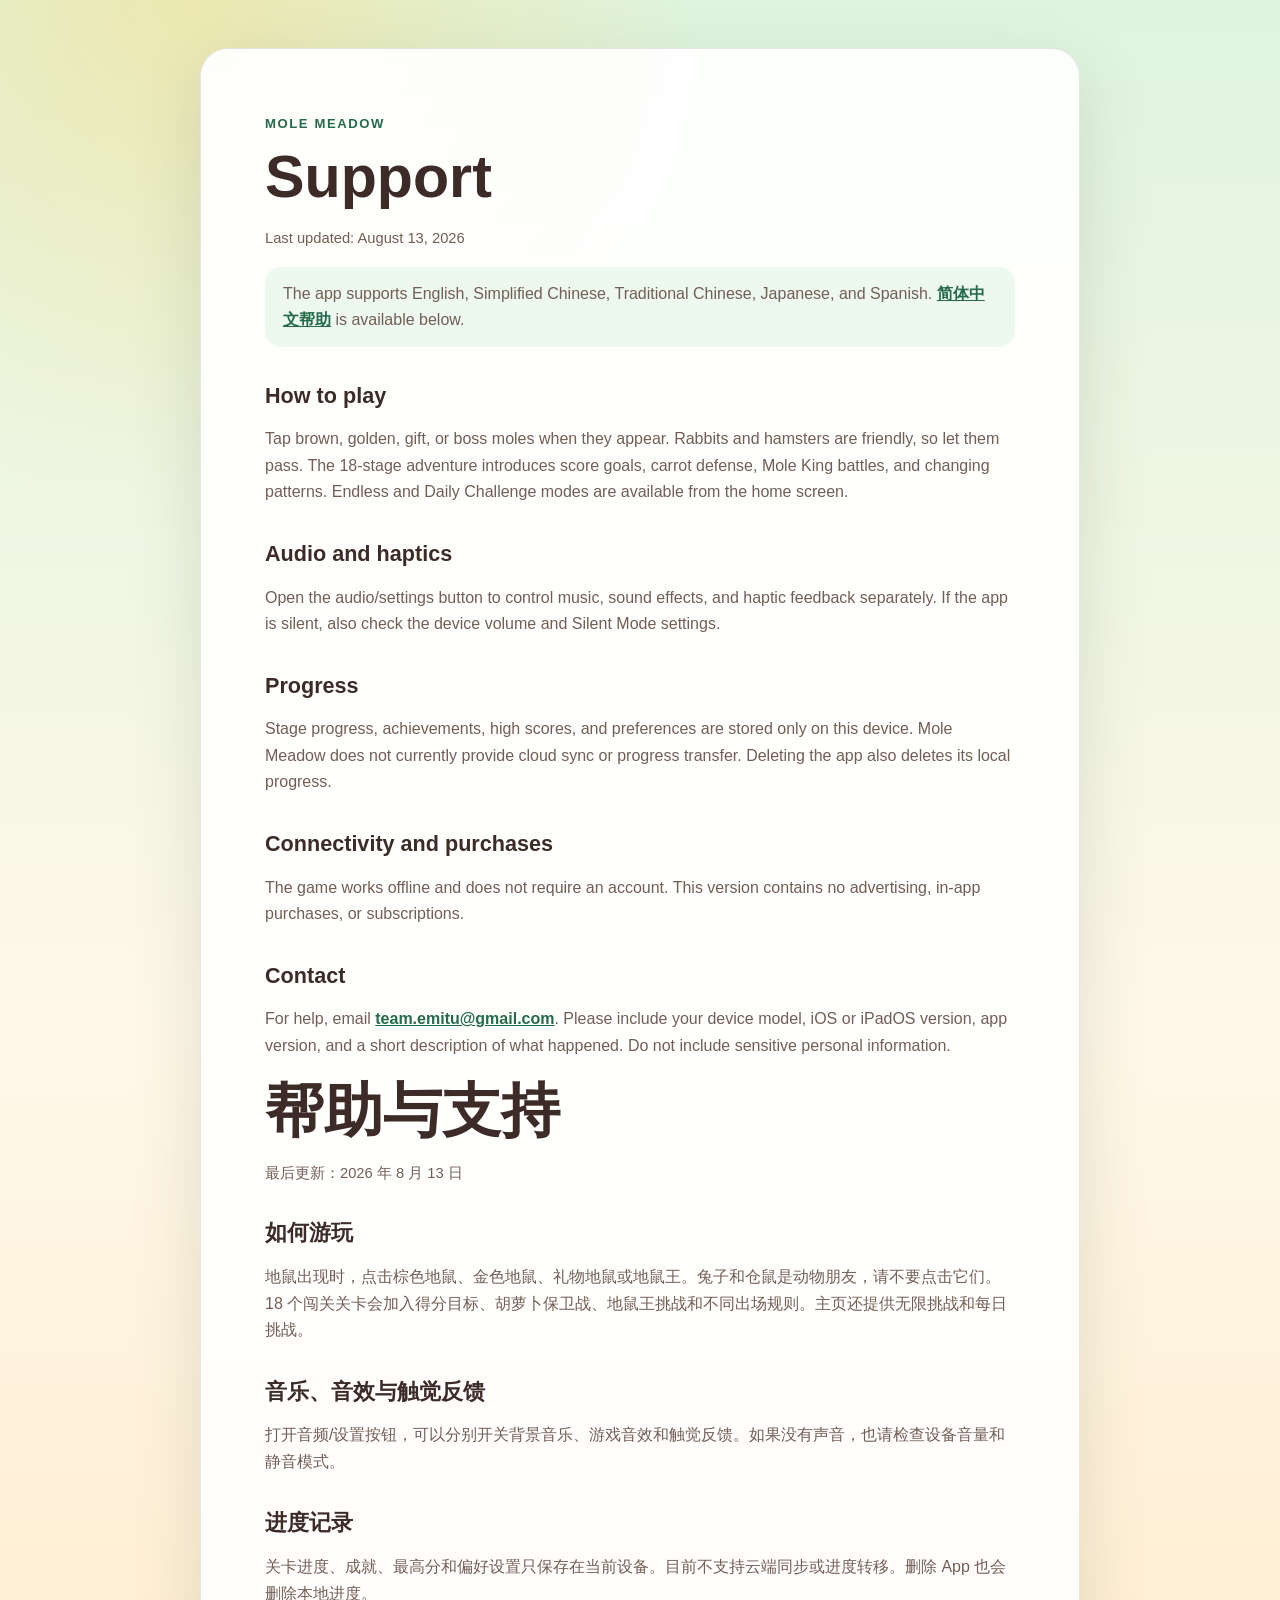
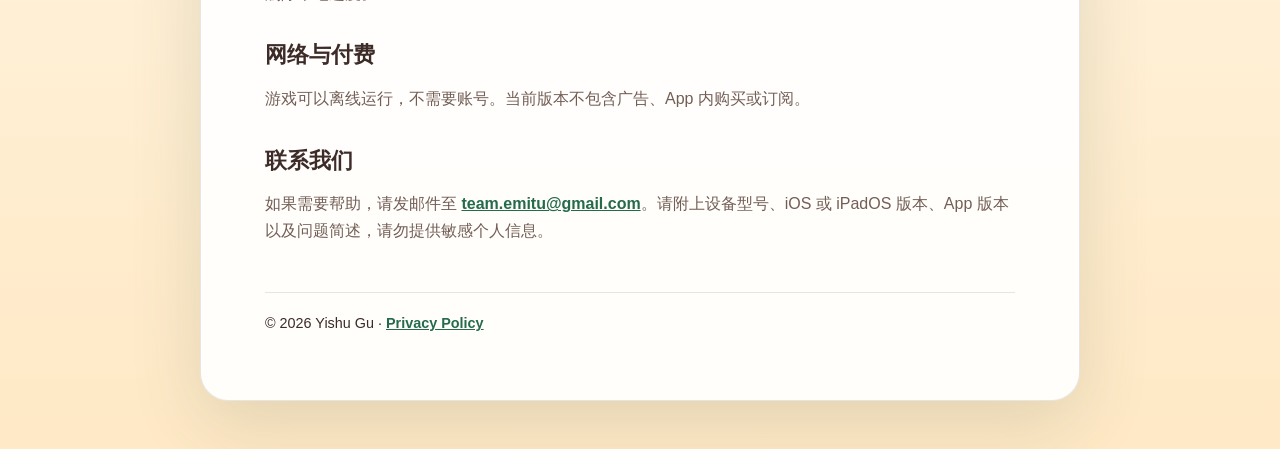
==== support/index.html @ 96780ead "Publish Mole Meadow support and privacy pages" ====
<!doctype html>
<html lang="en">
<head>
  <meta charset="utf-8">
  <meta name="viewport" content="width=device-width, initial-scale=1">
  <meta name="description" content="Support for the Mole Meadow iPhone and iPad game.">
  <title>Mole Meadow Support</title>
  <link rel="stylesheet" href="../styles.css">
</head>
<body>
  <main>
    <p class="eyebrow">Mole Meadow</p>
    <h1>Support</h1>
    <p class="updated">Last updated: August 13, 2026</p>
    <p class="language-note">The app supports English, Simplified Chinese, Traditional Chinese, Japanese, and Spanish. <a href="#zh-hans">简体中文帮助</a> is available below.</p>

    <h2>How to play</h2>
    <p>Tap brown, golden, gift, or boss moles when they appear. Rabbits and hamsters are friendly, so let them pass. The 18-stage adventure introduces score goals, carrot defense, Mole King battles, and changing patterns. Endless and Daily Challenge modes are available from the home screen.</p>

    <h2>Audio and haptics</h2>
    <p>Open the audio/settings button to control music, sound effects, and haptic feedback separately. If the app is silent, also check the device volume and Silent Mode settings.</p>

    <h2>Progress</h2>
    <p>Stage progress, achievements, high scores, and preferences are stored only on this device. Mole Meadow does not currently provide cloud sync or progress transfer. Deleting the app also deletes its local progress.</p>

    <h2>Connectivity and purchases</h2>
    <p>The game works offline and does not require an account. This version contains no advertising, in-app purchases, or subscriptions.</p>

    <h2>Contact</h2>
    <p>For help, email <a href="mailto:team.emitu@gmail.com">team.emitu@gmail.com</a>. Please include your device model, iOS or iPadOS version, app version, and a short description of what happened. Do not include sensitive personal information.</p>

    <section id="zh-hans" lang="zh-Hans">
      <h1>帮助与支持</h1>
      <p class="updated">最后更新：2026 年 8 月 13 日</p>

      <h2>如何游玩</h2>
      <p>地鼠出现时，点击棕色地鼠、金色地鼠、礼物地鼠或地鼠王。兔子和仓鼠是动物朋友，请不要点击它们。18 个闯关关卡会加入得分目标、胡萝卜保卫战、地鼠王挑战和不同出场规则。主页还提供无限挑战和每日挑战。</p>

      <h2>音乐、音效与触觉反馈</h2>
      <p>打开音频/设置按钮，可以分别开关背景音乐、游戏音效和触觉反馈。如果没有声音，也请检查设备音量和静音模式。</p>

      <h2>进度记录</h2>
      <p>关卡进度、成就、最高分和偏好设置只保存在当前设备。目前不支持云端同步或进度转移。删除 App 也会删除本地进度。</p>

      <h2>网络与付费</h2>
      <p>游戏可以离线运行，不需要账号。当前版本不包含广告、App 内购买或订阅。</p>

      <h2>联系我们</h2>
      <p>如果需要帮助，请发邮件至 <a href="mailto:team.emitu@gmail.com">team.emitu@gmail.com</a>。请附上设备型号、iOS 或 iPadOS 版本、App 版本以及问题简述，请勿提供敏感个人信息。</p>
    </section>

    <footer>© 2026 Yishu Gu · <a href="../privacy/">Privacy Policy</a></footer>
  </main>
</body>
</html>
---- styles.css ----
:root {
  color-scheme: light;
  --ink: #3d2b28;
  --muted: #735e55;
  --leaf: #3f936b;
  --leaf-dark: #256b4a;
  --cream: #fff8e9;
  --card: rgba(255, 255, 255, 0.92);
  --line: rgba(61, 43, 40, 0.12);
}

* { box-sizing: border-box; }

body {
  margin: 0;
  color: var(--ink);
  background:
    radial-gradient(circle at 15% 0%, rgba(255, 216, 111, 0.42), transparent 32rem),
    linear-gradient(180deg, #dff4df 0%, var(--cream) 50%, #ffe9c6 100%);
  font-family: -apple-system, BlinkMacSystemFont, "Segoe UI", sans-serif;
  line-height: 1.65;
}

main {
  width: min(880px, calc(100% - 32px));
  margin: 48px auto;
  padding: clamp(28px, 6vw, 64px);
  background: var(--card);
  border: 1px solid var(--line);
  border-radius: 28px;
  box-shadow: 0 22px 70px rgba(67, 84, 55, 0.16);
}

.eyebrow {
  margin: 0 0 6px;
  color: var(--leaf-dark);
  font-size: 0.82rem;
  font-weight: 800;
  letter-spacing: 0.12em;
  text-transform: uppercase;
}

h1, h2 { line-height: 1.2; }
h1 { margin: 0 0 12px; font-size: clamp(2rem, 6vw, 3.7rem); }
h2 { margin-top: 2.2rem; font-size: 1.35rem; }
p, li { color: var(--muted); }
a { color: var(--leaf-dark); font-weight: 650; }
.updated { font-size: 0.92rem; }
.language-note { padding: 14px 18px; background: #edf8ee; border-radius: 16px; }
ul { padding-left: 1.2rem; }
footer { margin-top: 3rem; padding-top: 1.2rem; border-top: 1px solid var(--line); font-size: 0.9rem; }

@media (max-width: 520px) {
  main { margin: 16px auto; border-radius: 20px; }
}
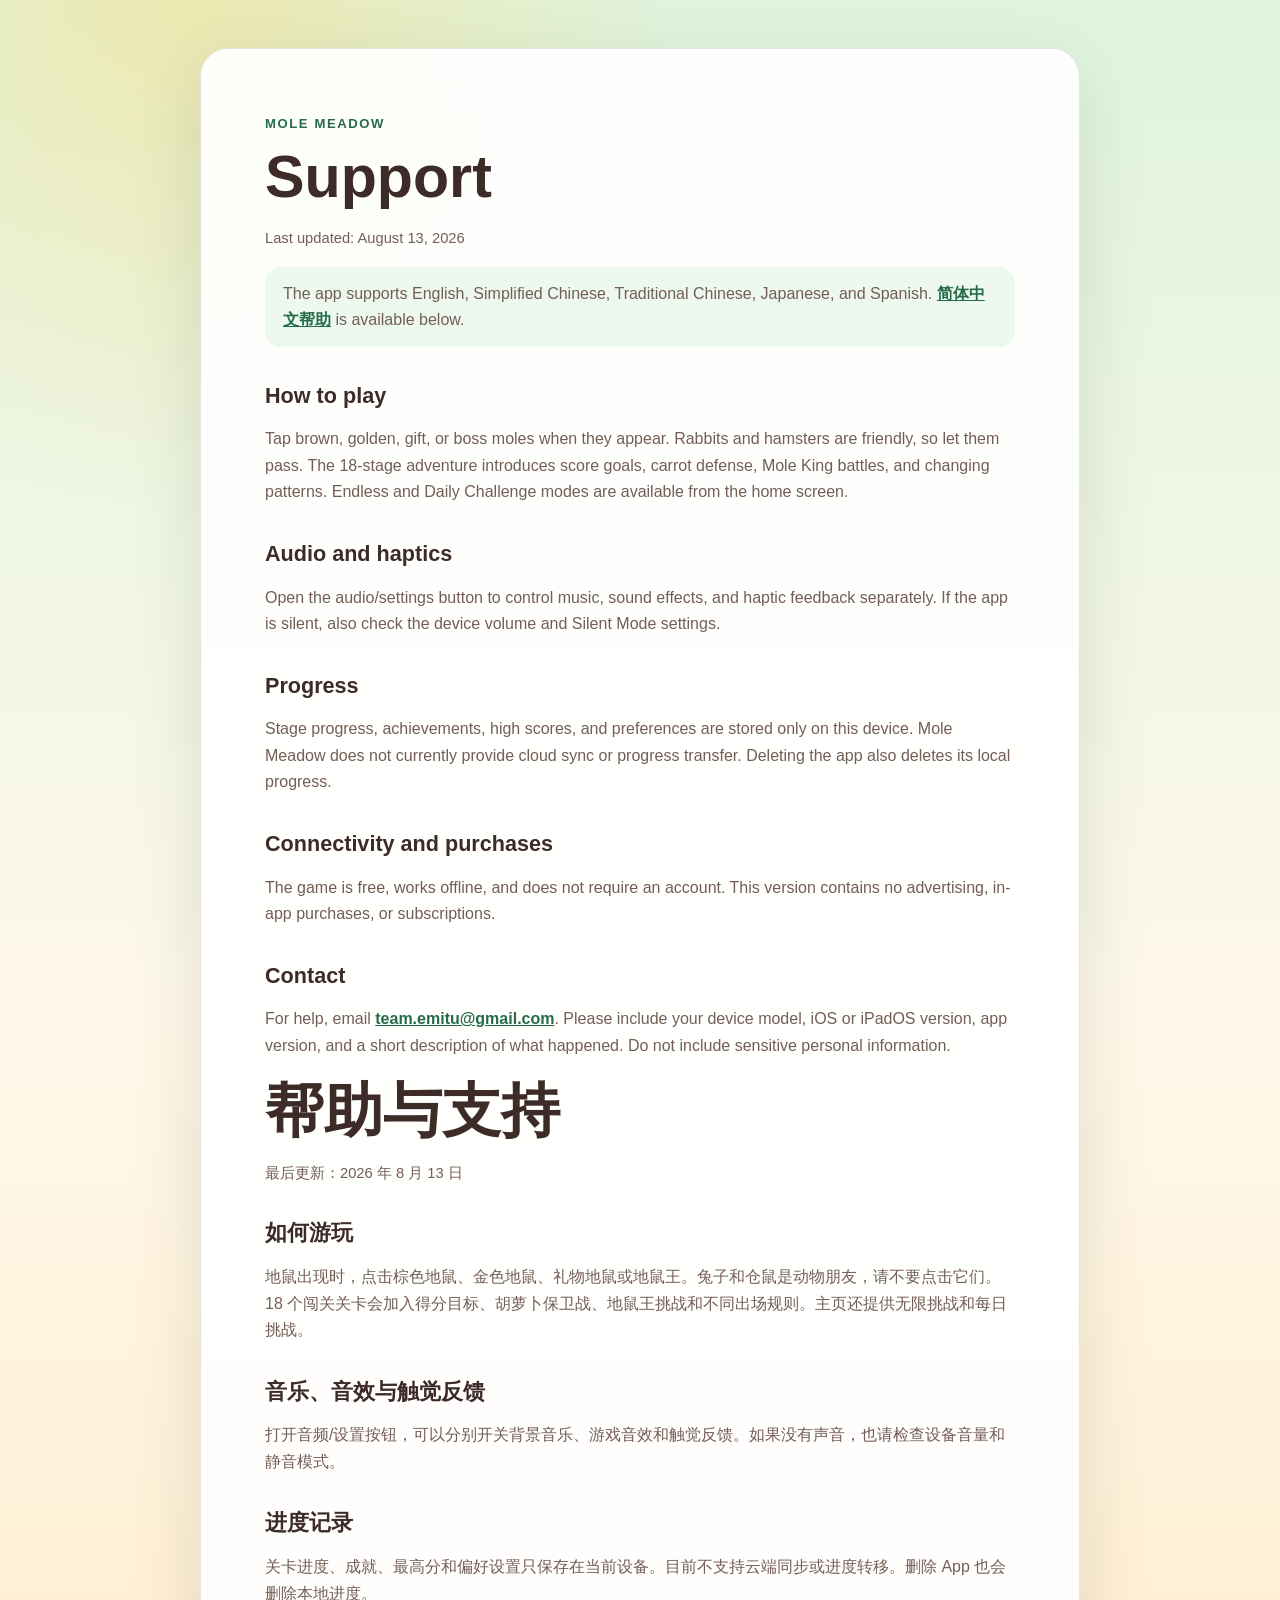
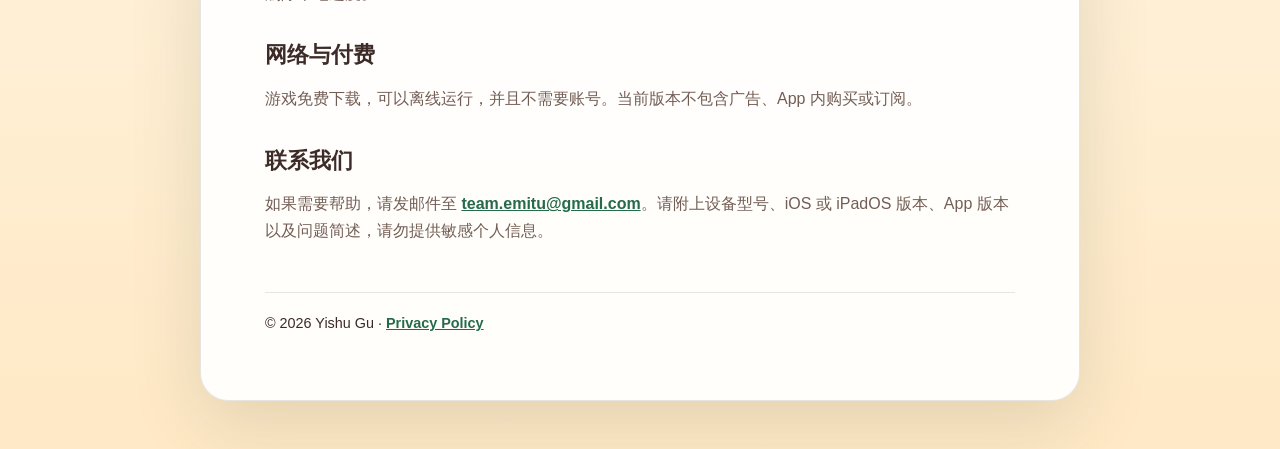
==== commit dfa82b54: "Document free App Store availability" ====
--- a/support/index.html
+++ b/support/index.html
@@ -24,7 +24,7 @@
     <p>Stage progress, achievements, high scores, and preferences are stored only on this device. Mole Meadow does not currently provide cloud sync or progress transfer. Deleting the app also deletes its local progress.</p>
 
     <h2>Connectivity and purchases</h2>
-    <p>The game works offline and does not require an account. This version contains no advertising, in-app purchases, or subscriptions.</p>
+    <p>The game is free, works offline, and does not require an account. This version contains no advertising, in-app purchases, or subscriptions.</p>
 
     <h2>Contact</h2>
     <p>For help, email <a href="mailto:team.emitu@gmail.com">team.emitu@gmail.com</a>. Please include your device model, iOS or iPadOS version, app version, and a short description of what happened. Do not include sensitive personal information.</p>
@@ -43,7 +43,7 @@
       <p>关卡进度、成就、最高分和偏好设置只保存在当前设备。目前不支持云端同步或进度转移。删除 App 也会删除本地进度。</p>
 
       <h2>网络与付费</h2>
-      <p>游戏可以离线运行，不需要账号。当前版本不包含广告、App 内购买或订阅。</p>
+      <p>游戏免费下载，可以离线运行，并且不需要账号。当前版本不包含广告、App 内购买或订阅。</p>
 
       <h2>联系我们</h2>
       <p>如果需要帮助，请发邮件至 <a href="mailto:team.emitu@gmail.com">team.emitu@gmail.com</a>。请附上设备型号、iOS 或 iPadOS 版本、App 版本以及问题简述，请勿提供敏感个人信息。</p>
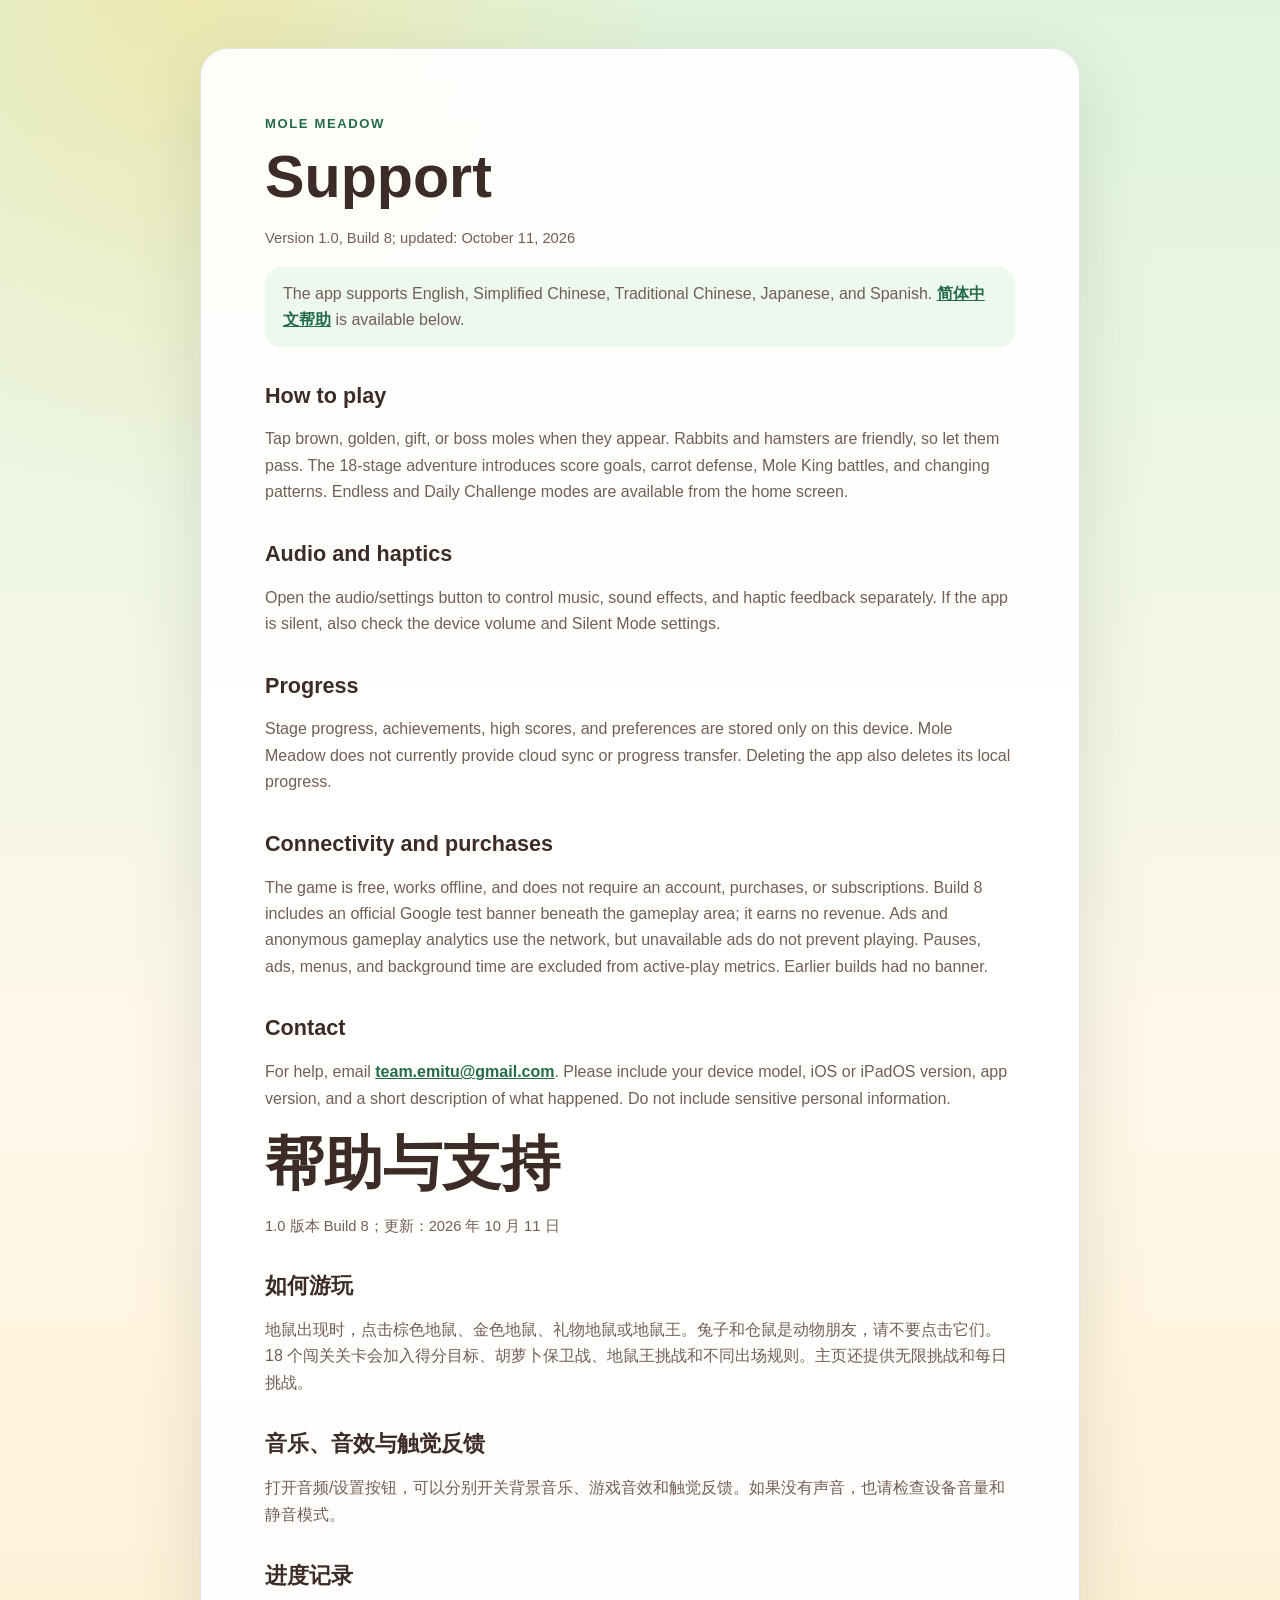
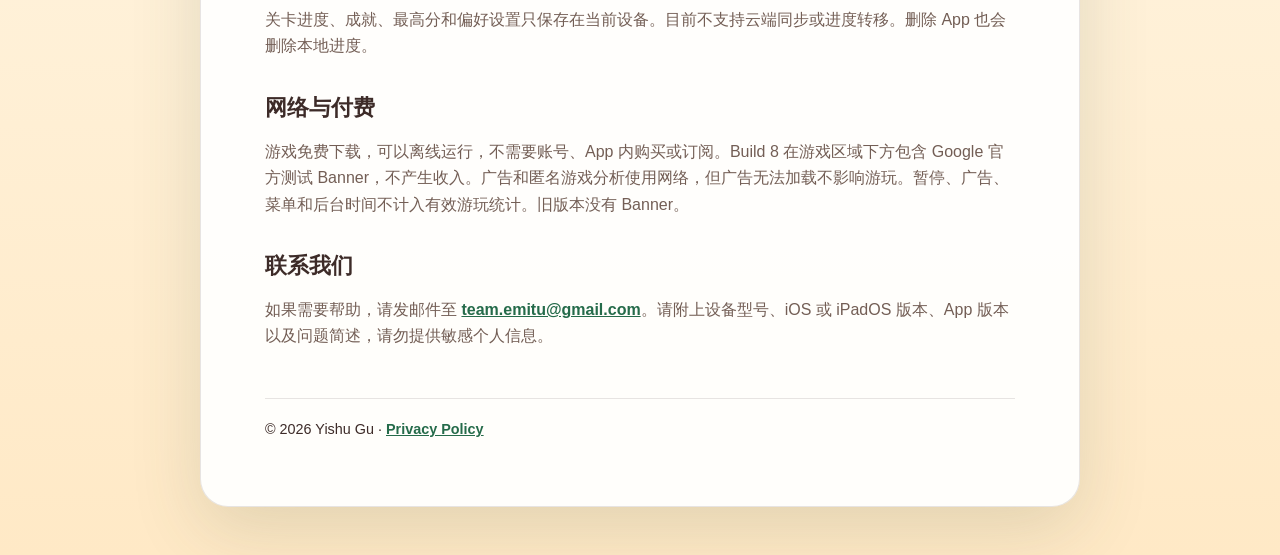
==== commit 94df3c62: "Update Build 8 privacy and support disclosures" ====
--- a/support/index.html
+++ b/support/index.html
@@ -11,7 +11,7 @@
   <main>
     <p class="eyebrow">Mole Meadow</p>
     <h1>Support</h1>
-    <p class="updated">Last updated: August 13, 2026</p>
+    <p class="updated">Version 1.0, Build 8; updated: October 11, 2026</p>
     <p class="language-note">The app supports English, Simplified Chinese, Traditional Chinese, Japanese, and Spanish. <a href="#zh-hans">简体中文帮助</a> is available below.</p>
 
     <h2>How to play</h2>
@@ -24,14 +24,14 @@
     <p>Stage progress, achievements, high scores, and preferences are stored only on this device. Mole Meadow does not currently provide cloud sync or progress transfer. Deleting the app also deletes its local progress.</p>
 
     <h2>Connectivity and purchases</h2>
-    <p>The game is free, works offline, and does not require an account. This version contains no advertising, in-app purchases, or subscriptions.</p>
+    <p>The game is free, works offline, and does not require an account, purchases, or subscriptions. Build 8 includes an official Google test banner beneath the gameplay area; it earns no revenue. Ads and anonymous gameplay analytics use the network, but unavailable ads do not prevent playing. Pauses, ads, menus, and background time are excluded from active-play metrics. Earlier builds had no banner.</p>
 
     <h2>Contact</h2>
     <p>For help, email <a href="mailto:team.emitu@gmail.com">team.emitu@gmail.com</a>. Please include your device model, iOS or iPadOS version, app version, and a short description of what happened. Do not include sensitive personal information.</p>
 
     <section id="zh-hans" lang="zh-Hans">
       <h1>帮助与支持</h1>
-      <p class="updated">最后更新：2026 年 8 月 13 日</p>
+      <p class="updated">1.0 版本 Build 8；更新：2026 年 10 月 11 日</p>
 
       <h2>如何游玩</h2>
       <p>地鼠出现时，点击棕色地鼠、金色地鼠、礼物地鼠或地鼠王。兔子和仓鼠是动物朋友，请不要点击它们。18 个闯关关卡会加入得分目标、胡萝卜保卫战、地鼠王挑战和不同出场规则。主页还提供无限挑战和每日挑战。</p>
@@ -43,7 +43,7 @@
       <p>关卡进度、成就、最高分和偏好设置只保存在当前设备。目前不支持云端同步或进度转移。删除 App 也会删除本地进度。</p>
 
       <h2>网络与付费</h2>
-      <p>游戏免费下载，可以离线运行，并且不需要账号。当前版本不包含广告、App 内购买或订阅。</p>
+      <p>游戏免费下载，可以离线运行，不需要账号、App 内购买或订阅。Build 8 在游戏区域下方包含 Google 官方测试 Banner，不产生收入。广告和匿名游戏分析使用网络，但广告无法加载不影响游玩。暂停、广告、菜单和后台时间不计入有效游玩统计。旧版本没有 Banner。</p>
 
       <h2>联系我们</h2>
       <p>如果需要帮助，请发邮件至 <a href="mailto:team.emitu@gmail.com">team.emitu@gmail.com</a>。请附上设备型号、iOS 或 iPadOS 版本、App 版本以及问题简述，请勿提供敏感个人信息。</p>
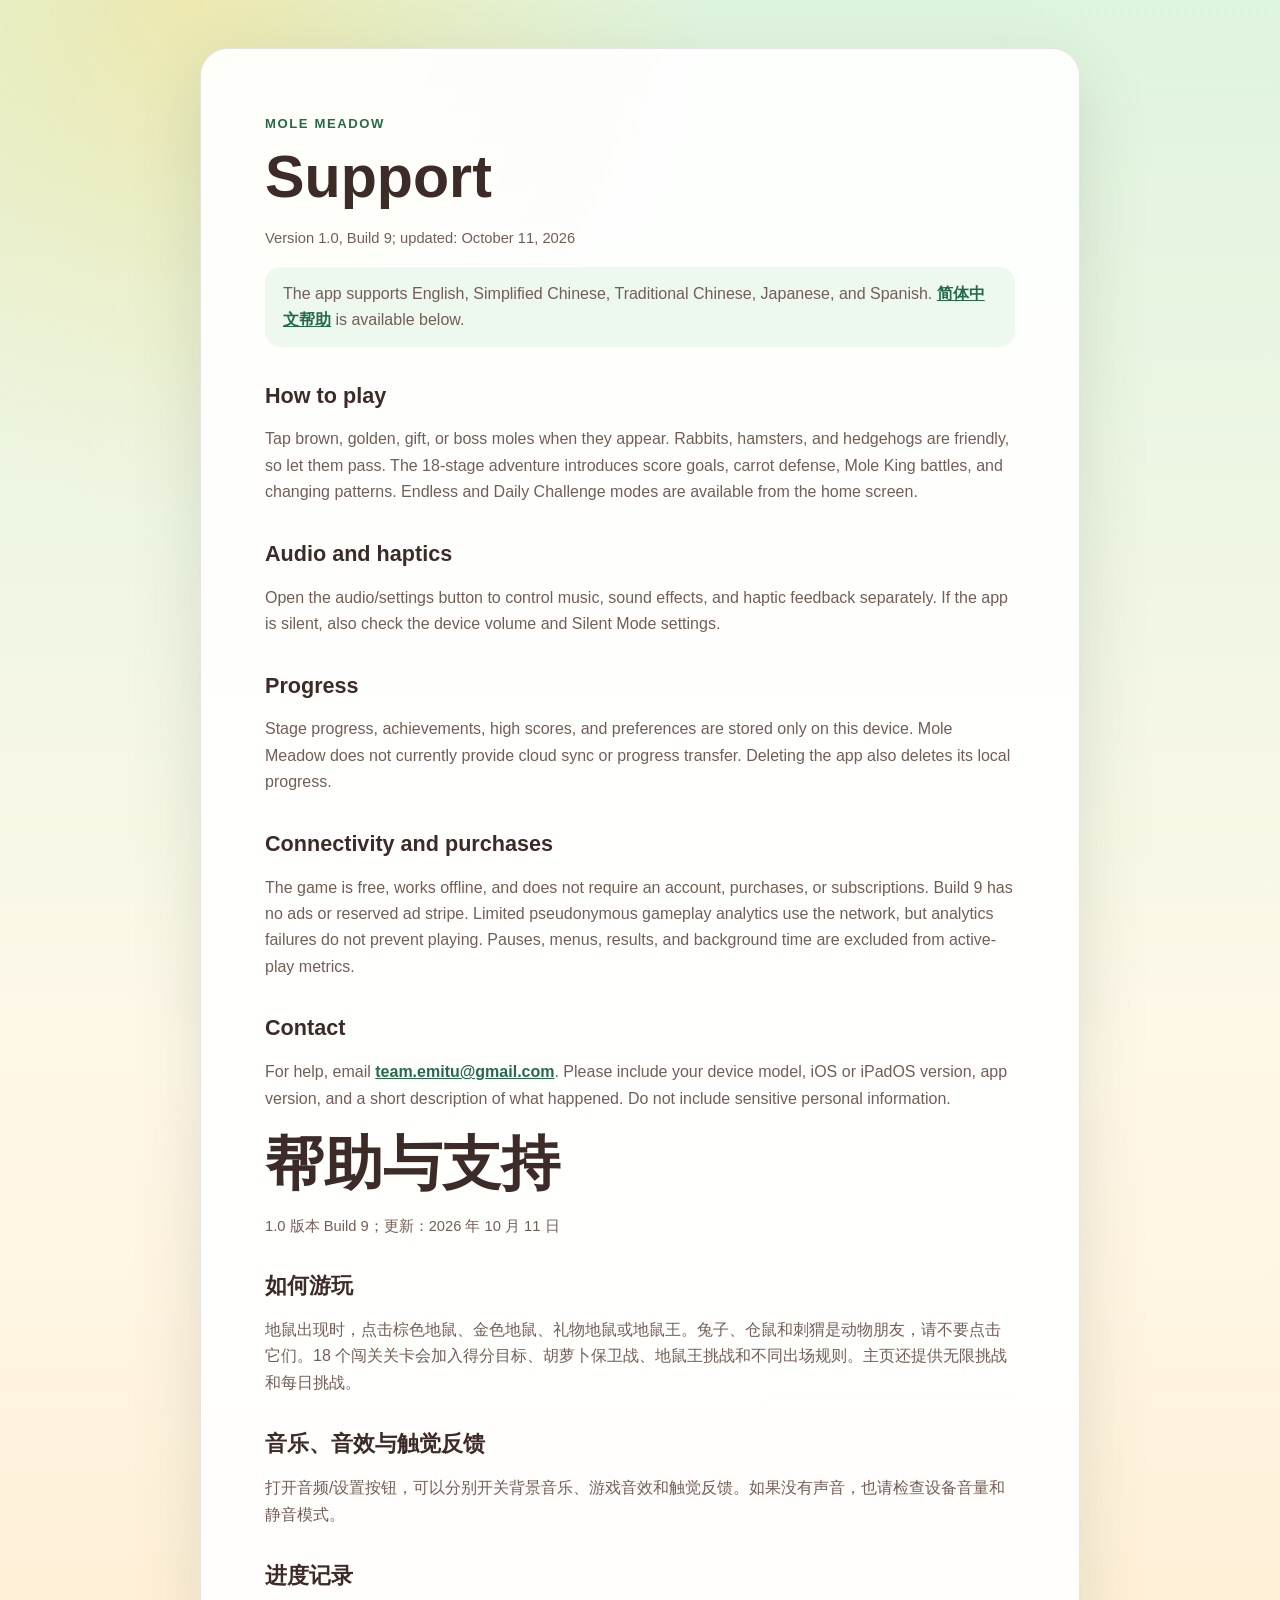
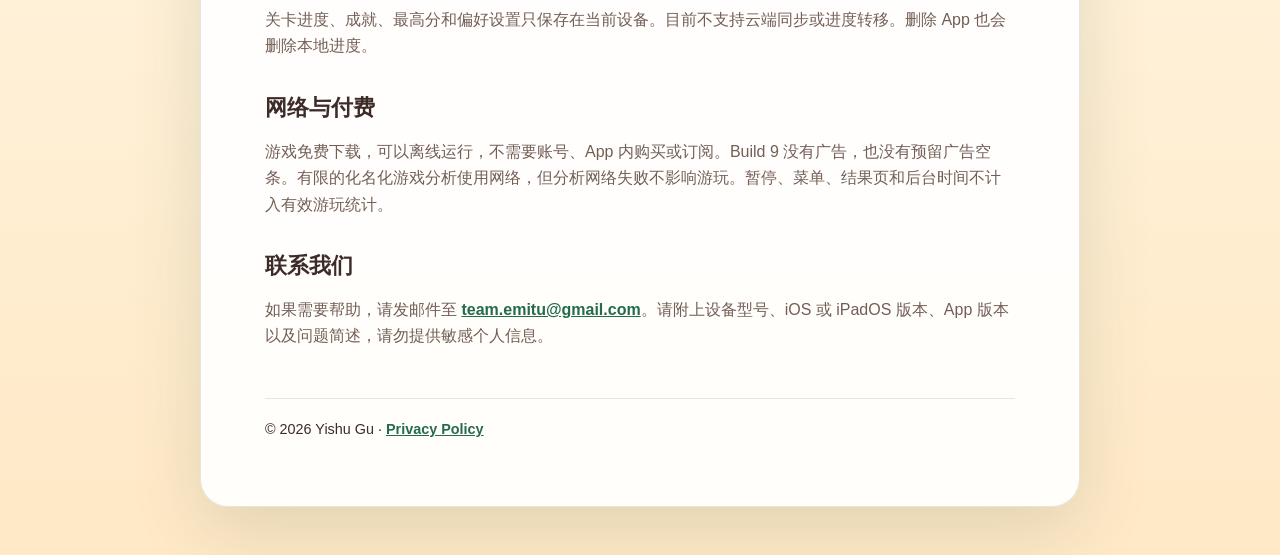
==== commit 1fab1535: "Update support/index.html for ad-free Mole Meadow 1.0 (9)" ====
--- a/support/index.html
+++ b/support/index.html
@@ -11,11 +11,11 @@
   <main>
     <p class="eyebrow">Mole Meadow</p>
     <h1>Support</h1>
-    <p class="updated">Version 1.0, Build 8; updated: October 11, 2026</p>
+    <p class="updated">Version 1.0, Build 9; updated: October 11, 2026</p>
     <p class="language-note">The app supports English, Simplified Chinese, Traditional Chinese, Japanese, and Spanish. <a href="#zh-hans">简体中文帮助</a> is available below.</p>
 
     <h2>How to play</h2>
-    <p>Tap brown, golden, gift, or boss moles when they appear. Rabbits and hamsters are friendly, so let them pass. The 18-stage adventure introduces score goals, carrot defense, Mole King battles, and changing patterns. Endless and Daily Challenge modes are available from the home screen.</p>
+    <p>Tap brown, golden, gift, or boss moles when they appear. Rabbits, hamsters, and hedgehogs are friendly, so let them pass. The 18-stage adventure introduces score goals, carrot defense, Mole King battles, and changing patterns. Endless and Daily Challenge modes are available from the home screen.</p>
 
     <h2>Audio and haptics</h2>
     <p>Open the audio/settings button to control music, sound effects, and haptic feedback separately. If the app is silent, also check the device volume and Silent Mode settings.</p>
@@ -24,17 +24,17 @@
     <p>Stage progress, achievements, high scores, and preferences are stored only on this device. Mole Meadow does not currently provide cloud sync or progress transfer. Deleting the app also deletes its local progress.</p>
 
     <h2>Connectivity and purchases</h2>
-    <p>The game is free, works offline, and does not require an account, purchases, or subscriptions. Build 8 includes an official Google test banner beneath the gameplay area; it earns no revenue. Ads and anonymous gameplay analytics use the network, but unavailable ads do not prevent playing. Pauses, ads, menus, and background time are excluded from active-play metrics. Earlier builds had no banner.</p>
+    <p>The game is free, works offline, and does not require an account, purchases, or subscriptions. Build 9 has no ads or reserved ad stripe. Limited pseudonymous gameplay analytics use the network, but analytics failures do not prevent playing. Pauses, menus, results, and background time are excluded from active-play metrics.</p>
 
     <h2>Contact</h2>
     <p>For help, email <a href="mailto:team.emitu@gmail.com">team.emitu@gmail.com</a>. Please include your device model, iOS or iPadOS version, app version, and a short description of what happened. Do not include sensitive personal information.</p>
 
     <section id="zh-hans" lang="zh-Hans">
       <h1>帮助与支持</h1>
-      <p class="updated">1.0 版本 Build 8；更新：2026 年 10 月 11 日</p>
+      <p class="updated">1.0 版本 Build 9；更新：2026 年 10 月 11 日</p>
 
       <h2>如何游玩</h2>
-      <p>地鼠出现时，点击棕色地鼠、金色地鼠、礼物地鼠或地鼠王。兔子和仓鼠是动物朋友，请不要点击它们。18 个闯关关卡会加入得分目标、胡萝卜保卫战、地鼠王挑战和不同出场规则。主页还提供无限挑战和每日挑战。</p>
+      <p>地鼠出现时，点击棕色地鼠、金色地鼠、礼物地鼠或地鼠王。兔子、仓鼠和刺猬是动物朋友，请不要点击它们。18 个闯关关卡会加入得分目标、胡萝卜保卫战、地鼠王挑战和不同出场规则。主页还提供无限挑战和每日挑战。</p>
 
       <h2>音乐、音效与触觉反馈</h2>
       <p>打开音频/设置按钮，可以分别开关背景音乐、游戏音效和触觉反馈。如果没有声音，也请检查设备音量和静音模式。</p>
@@ -43,7 +43,7 @@
       <p>关卡进度、成就、最高分和偏好设置只保存在当前设备。目前不支持云端同步或进度转移。删除 App 也会删除本地进度。</p>
 
       <h2>网络与付费</h2>
-      <p>游戏免费下载，可以离线运行，不需要账号、App 内购买或订阅。Build 8 在游戏区域下方包含 Google 官方测试 Banner，不产生收入。广告和匿名游戏分析使用网络，但广告无法加载不影响游玩。暂停、广告、菜单和后台时间不计入有效游玩统计。旧版本没有 Banner。</p>
+      <p>游戏免费下载，可以离线运行，不需要账号、App 内购买或订阅。Build 9 没有广告，也没有预留广告空条。有限的化名化游戏分析使用网络，但分析网络失败不影响游玩。暂停、菜单、结果页和后台时间不计入有效游玩统计。</p>
 
       <h2>联系我们</h2>
       <p>如果需要帮助，请发邮件至 <a href="mailto:team.emitu@gmail.com">team.emitu@gmail.com</a>。请附上设备型号、iOS 或 iPadOS 版本、App 版本以及问题简述，请勿提供敏感个人信息。</p>
